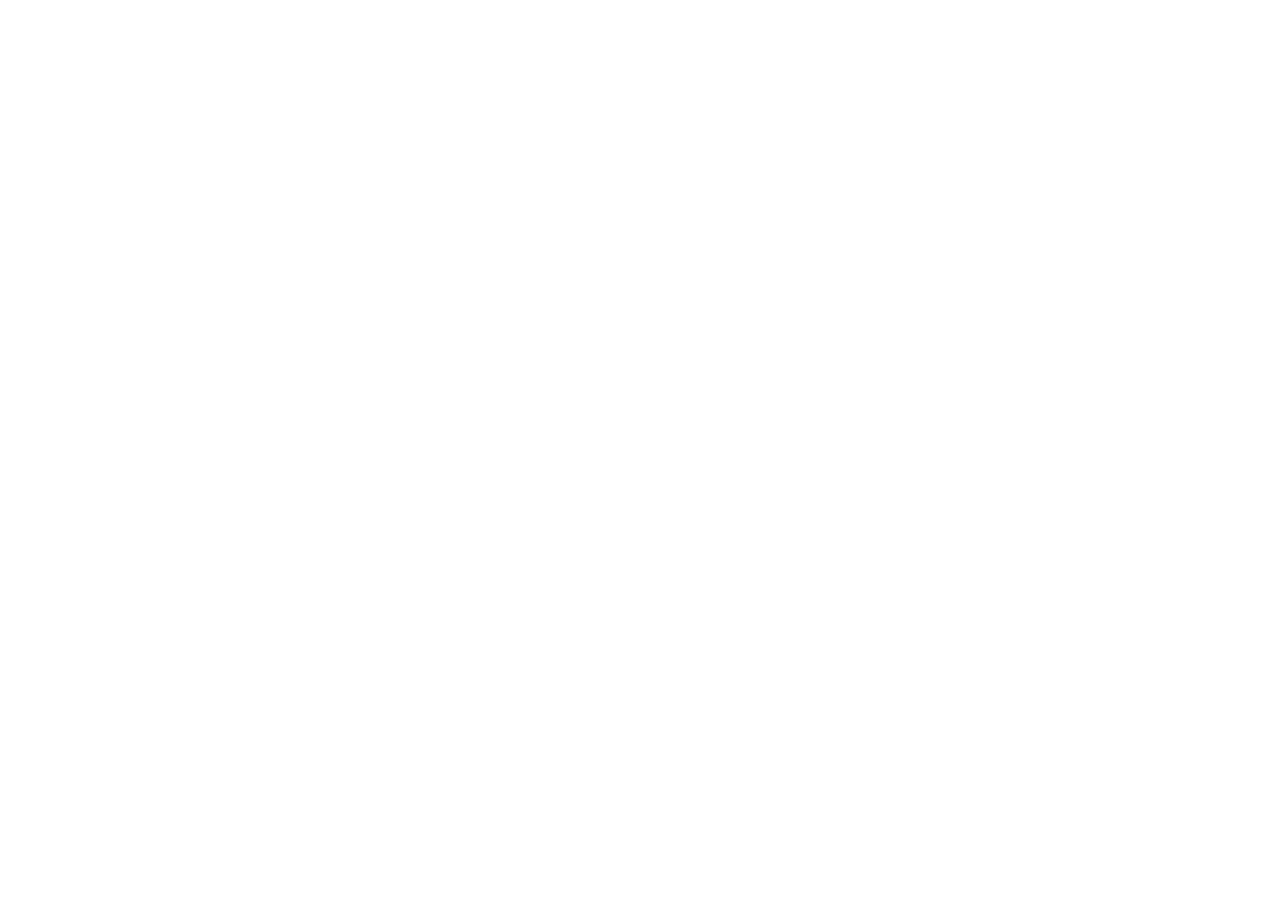
==== public/index.html @ 3b6802ef "Initial commit" ====
<!DOCTYPE html>
<html>
    <head>
        <meta charset="utf-8">
        <meta name="viewport" content="width=device-width, initial-scale=1.0">
         <title></title>
        <link rel="stylesheet" type="text/css" href="asset/css/style.css">   
    </head>
    <body>
        
    </body>
</html>
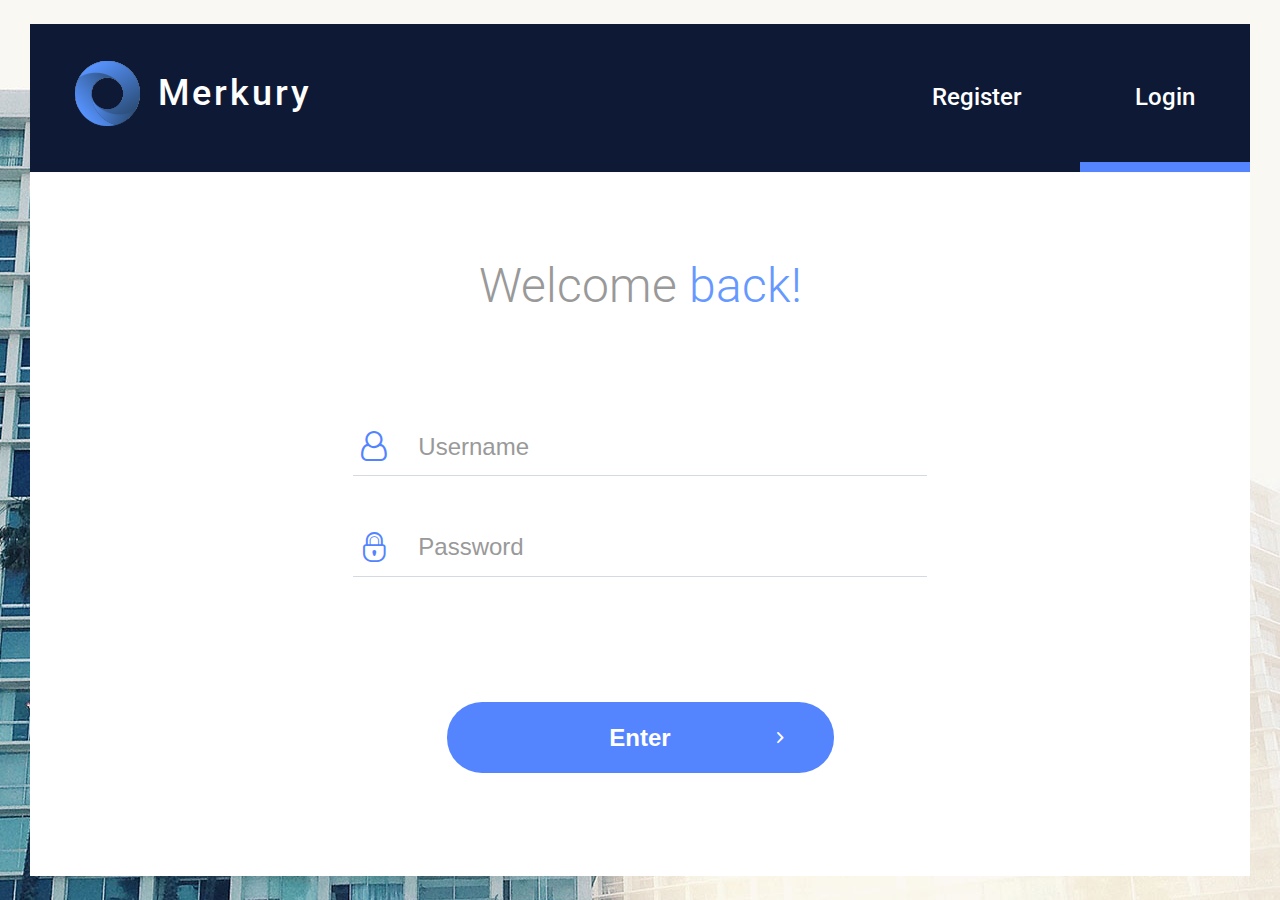
==== commit 7f37d44e: "Signup page" ====
--- a/public/index.html
+++ b/public/index.html
@@ -3,10 +3,41 @@
     <head>
         <meta charset="utf-8">
         <meta name="viewport" content="width=device-width, initial-scale=1.0">
-         <title></title>
+        <title>Merkury</title>
+        <link href="https://fonts.googleapis.com/css?family=Roboto:300,400,500,700&amp;subset=latin-ext" rel="stylesheet">
         <link rel="stylesheet" type="text/css" href="asset/css/style.css">   
     </head>
-    <body>
-        
+    <body class="merkury">
+        <main class="site-login">
+            <section class="user-block">
+                <header class="user-block-head">
+                    <span class="logo">
+                        <a class="logo-link" href="">Merkury</a>
+                    </span>
+                    <ul class="authentication list">
+                        <li class="signup">
+                            <a class="link" href="signup.html">Register</a>
+                        </li>
+                        <li class="login">
+                            <a class="link active" href="index.html">Login</a>
+                        </li>
+                    </ul>
+                </header>
+                <form class="user-form" action="home.html">
+                    <h2 class="form-heading">Welcome <span class="last-word">back!</span> </h2>
+                    <div class="user-form-group">
+                        <span class="user-form-icon icon-user"></span> 
+                        <input class="username" id="username-field" type="text" name="username" placeholder="Username" required>
+                    </div>
+                    <div class="user-form-group">
+                        <span class="user-form-icon icon-lock-1"></span> 
+                        <input class="password" id="password-field" type="text" name="password" placeholder="Password" required>
+                    </div>
+                    <button class="form-btn" type="submit">Enter
+                        <span class="btn-icon icon-right"></span>
+                    </button>
+                </form>
+            </section>  
+        </main>
     </body>
 </html>--- a/public/asset/css/style.css
+++ b/public/asset/css/style.css
@@ -0,0 +1,858 @@
+@charset "UTF-8";
+/*! normalize.css v5.0.0 | MIT License | github.com/necolas/normalize.css */
+/**
+ * 1. Change the default font family in all browsers (opinionated).
+ * 2. Correct the line height in all browsers.
+ * 3. Prevent adjustments of font size after orientation changes in
+ *    IE on Windows Phone and in iOS.
+ */
+/* Document
+   ========================================================================== */
+html {
+  font-family: sans-serif;
+  /* 1 */
+  line-height: 1.15;
+  /* 2 */
+  -ms-text-size-adjust: 100%;
+  /* 3 */
+  -webkit-text-size-adjust: 100%;
+  /* 3 */
+}
+
+/* Sections
+   ========================================================================== */
+/**
+ * Remove the margin in all browsers (opinionated).
+ */
+body {
+  margin: 0;
+}
+
+/**
+ * Add the correct display in IE 9-.
+ */
+article,
+aside,
+footer,
+header,
+nav,
+section {
+  display: block;
+}
+
+/**
+ * Correct the font size and margin on `h1` elements within `section` and
+ * `article` contexts in Chrome, Firefox, and Safari.
+ */
+h1 {
+  font-size: 2em;
+  margin: 0.67em 0;
+}
+
+/* Grouping content
+   ========================================================================== */
+/**
+ * Add the correct display in IE 9-.
+ * 1. Add the correct display in IE.
+ */
+figcaption,
+figure,
+main {
+  /* 1 */
+  display: block;
+}
+
+/**
+ * Add the correct margin in IE 8.
+ */
+figure {
+  margin: 1em 40px;
+}
+
+/**
+ * 1. Add the correct box sizing in Firefox.
+ * 2. Show the overflow in Edge and IE.
+ */
+hr {
+  box-sizing: content-box;
+  /* 1 */
+  height: 0;
+  /* 1 */
+  overflow: visible;
+  /* 2 */
+}
+
+/**
+ * 1. Correct the inheritance and scaling of font size in all browsers.
+ * 2. Correct the odd `em` font sizing in all browsers.
+ */
+pre {
+  font-family: monospace, monospace;
+  /* 1 */
+  font-size: 1em;
+  /* 2 */
+}
+
+/* Text-level semantics
+   ========================================================================== */
+/**
+ * 1. Remove the gray background on active links in IE 10.
+ * 2. Remove gaps in links underline in iOS 8+ and Safari 8+.
+ */
+a {
+  background-color: transparent;
+  /* 1 */
+  -webkit-text-decoration-skip: objects;
+  /* 2 */
+}
+
+/**
+ * Remove the outline on focused links when they are also active or hovered
+ * in all browsers (opinionated).
+ */
+a:active,
+a:hover {
+  outline-width: 0;
+}
+
+/**
+ * 1. Remove the bottom border in Firefox 39-.
+ * 2. Add the correct text decoration in Chrome, Edge, IE, Opera, and Safari.
+ */
+abbr[title] {
+  border-bottom: none;
+  /* 1 */
+  text-decoration: underline;
+  /* 2 */
+  text-decoration: underline dotted;
+  /* 2 */
+}
+
+/**
+ * Prevent the duplicate application of `bolder` by the next rule in Safari 6.
+ */
+b,
+strong {
+  font-weight: inherit;
+}
+
+/**
+ * Add the correct font weight in Chrome, Edge, and Safari.
+ */
+b,
+strong {
+  font-weight: bolder;
+}
+
+/**
+ * 1. Correct the inheritance and scaling of font size in all browsers.
+ * 2. Correct the odd `em` font sizing in all browsers.
+ */
+code,
+kbd,
+samp {
+  font-family: monospace, monospace;
+  /* 1 */
+  font-size: 1em;
+  /* 2 */
+}
+
+/**
+ * Add the correct font style in Android 4.3-.
+ */
+dfn {
+  font-style: italic;
+}
+
+/**
+ * Add the correct background and color in IE 9-.
+ */
+mark {
+  background-color: #ff0;
+  color: #000;
+}
+
+/**
+ * Add the correct font size in all browsers.
+ */
+small {
+  font-size: 80%;
+}
+
+/**
+ * Prevent `sub` and `sup` elements from affecting the line height in
+ * all browsers.
+ */
+sub,
+sup {
+  font-size: 75%;
+  line-height: 0;
+  position: relative;
+  vertical-align: baseline;
+}
+
+sub {
+  bottom: -0.25em;
+}
+
+sup {
+  top: -0.5em;
+}
+
+/* Embedded content
+   ========================================================================== */
+/**
+ * Add the correct display in IE 9-.
+ */
+audio,
+video {
+  display: inline-block;
+}
+
+/**
+ * Add the correct display in iOS 4-7.
+ */
+audio:not([controls]) {
+  display: none;
+  height: 0;
+}
+
+/**
+ * Remove the border on images inside links in IE 10-.
+ */
+img {
+  border-style: none;
+}
+
+/**
+ * Hide the overflow in IE.
+ */
+svg:not(:root) {
+  overflow: hidden;
+}
+
+/* Forms
+   ========================================================================== */
+/**
+ * 1. Change the font styles in all browsers (opinionated).
+ * 2. Remove the margin in Firefox and Safari.
+ */
+button,
+input,
+optgroup,
+select,
+textarea {
+  font-family: sans-serif;
+  /* 1 */
+  font-size: 100%;
+  /* 1 */
+  line-height: 1.15;
+  /* 1 */
+  margin: 0;
+  /* 2 */
+}
+
+/**
+ * Show the overflow in IE.
+ * 1. Show the overflow in Edge.
+ */
+button,
+input {
+  /* 1 */
+  overflow: visible;
+}
+
+/**
+ * Remove the inheritance of text transform in Edge, Firefox, and IE.
+ * 1. Remove the inheritance of text transform in Firefox.
+ */
+button,
+select {
+  /* 1 */
+  text-transform: none;
+}
+
+/**
+ * 1. Prevent a WebKit bug where (2) destroys native `audio` and `video`
+ *    controls in Android 4.
+ * 2. Correct the inability to style clickable types in iOS and Safari.
+ */
+button,
+html [type="button"],
+[type="reset"],
+[type="submit"] {
+  -webkit-appearance: button;
+  /* 2 */
+}
+
+/**
+ * Remove the inner border and padding in Firefox.
+ */
+button::-moz-focus-inner,
+[type="button"]::-moz-focus-inner,
+[type="reset"]::-moz-focus-inner,
+[type="submit"]::-moz-focus-inner {
+  border-style: none;
+  padding: 0;
+}
+
+/**
+ * Restore the focus styles unset by the previous rule.
+ */
+button:-moz-focusring,
+[type="button"]:-moz-focusring,
+[type="reset"]:-moz-focusring,
+[type="submit"]:-moz-focusring {
+  outline: 1px dotted ButtonText;
+}
+
+/**
+ * Change the border, margin, and padding in all browsers (opinionated).
+ */
+fieldset {
+  border: 1px solid #c0c0c0;
+  margin: 0 2px;
+  padding: 0.35em 0.625em 0.75em;
+}
+
+/**
+ * 1. Correct the text wrapping in Edge and IE.
+ * 2. Correct the color inheritance from `fieldset` elements in IE.
+ * 3. Remove the padding so developers are not caught out when they zero out
+ *    `fieldset` elements in all browsers.
+ */
+legend {
+  box-sizing: border-box;
+  /* 1 */
+  color: inherit;
+  /* 2 */
+  display: table;
+  /* 1 */
+  max-width: 100%;
+  /* 1 */
+  padding: 0;
+  /* 3 */
+  white-space: normal;
+  /* 1 */
+}
+
+/**
+ * 1. Add the correct display in IE 9-.
+ * 2. Add the correct vertical alignment in Chrome, Firefox, and Opera.
+ */
+progress {
+  display: inline-block;
+  /* 1 */
+  vertical-align: baseline;
+  /* 2 */
+}
+
+/**
+ * Remove the default vertical scrollbar in IE.
+ */
+textarea {
+  overflow: auto;
+}
+
+/**
+ * 1. Add the correct box sizing in IE 10-.
+ * 2. Remove the padding in IE 10-.
+ */
+[type="checkbox"],
+[type="radio"] {
+  box-sizing: border-box;
+  /* 1 */
+  padding: 0;
+  /* 2 */
+}
+
+/**
+ * Correct the cursor style of increment and decrement buttons in Chrome.
+ */
+[type="number"]::-webkit-inner-spin-button,
+[type="number"]::-webkit-outer-spin-button {
+  height: auto;
+}
+
+/**
+ * 1. Correct the odd appearance in Chrome and Safari.
+ * 2. Correct the outline style in Safari.
+ */
+[type="search"] {
+  -webkit-appearance: textfield;
+  /* 1 */
+  outline-offset: -2px;
+  /* 2 */
+}
+
+/**
+ * Remove the inner padding and cancel buttons in Chrome and Safari on macOS.
+ */
+[type="search"]::-webkit-search-cancel-button,
+[type="search"]::-webkit-search-decoration {
+  -webkit-appearance: none;
+}
+
+/**
+ * 1. Correct the inability to style clickable types in iOS and Safari.
+ * 2. Change font properties to `inherit` in Safari.
+ */
+::-webkit-file-upload-button {
+  -webkit-appearance: button;
+  /* 1 */
+  font: inherit;
+  /* 2 */
+}
+
+/* Interactive
+   ========================================================================== */
+/*
+ * Add the correct display in IE 9-.
+ * 1. Add the correct display in Edge, IE, and Firefox.
+ */
+details,
+menu {
+  display: block;
+}
+
+/*
+ * Add the correct display in all browsers.
+ */
+summary {
+  display: list-item;
+}
+
+/* Scripting
+   ========================================================================== */
+/**
+ * Add the correct display in IE 9-.
+ */
+canvas {
+  display: inline-block;
+}
+
+/**
+ * Add the correct display in IE.
+ */
+template {
+  display: none;
+}
+
+/* Hidden
+   ========================================================================== */
+/**
+ * Add the correct display in IE 10-.
+ */
+[hidden] {
+  display: none;
+}
+
+.merkury {
+  font-family: 'Roboto', sans-serif;
+}
+
+.merkury * {
+  margin: 0;
+  padding: 0;
+  box-sizing: border-box;
+}
+
+.merkury .link {
+  text-decoration: none;
+}
+
+.merkury .list {
+  list-style: none;
+}
+
+@font-face {
+  font-family: 'icons';
+  src: url("../font/icons.eot?85034150");
+  src: url("../font/icons.eot?85034150#iefix") format("embedded-opentype"), url("../font/icons.woff2?85034150") format("woff2"), url("../font/icons.woff?85034150") format("woff"), url("../font/icons.ttf?85034150") format("truetype"), url("../font/icons.svg?85034150#icons") format("svg");
+  font-weight: normal;
+  font-style: normal;
+}
+
+/* Chrome hack: SVG is rendered more smooth in Windozze. 100% magic, uncomment if you need it. */
+/* Note, that will break hinting! In other OS-es font will be not as sharp as it could be */
+/*
+@media screen and (-webkit-min-device-pixel-ratio:0) {
+  @font-face {
+    font-family: 'icons';
+    src: url('../font/icons.svg?85034150#icons') format('svg');
+  }
+}
+*/
+[class^="icon-"]:before, [class*=" icon-"]:before {
+  font-family: "icons";
+  font-style: normal;
+  font-weight: normal;
+  speak: none;
+  display: inline-block;
+  text-decoration: inherit;
+  width: 1em;
+  margin-right: .2em;
+  text-align: center;
+  /* opacity: .8; */
+  /* For safety - reset parent styles, that can break glyph codes*/
+  font-variant: normal;
+  text-transform: none;
+  /* fix buttons height, for twitter bootstrap */
+  line-height: 1em;
+  /* Animation center compensation - margins should be symmetric */
+  /* remove if not needed */
+  margin-left: .2em;
+  /* you can be more comfortable with increased icons size */
+  /* font-size: 120%; */
+  /* Font smoothing. That was taken from TWBS */
+  -webkit-font-smoothing: antialiased;
+  -moz-osx-font-smoothing: grayscale;
+  /* Uncomment for 3D effect */
+  /* text-shadow: 1px 1px 1px rgba(127, 127, 127, 0.3); */
+}
+
+.icon-down:before {
+  content: '\e800';
+}
+
+/* '' */
+.icon-home:before {
+  content: '\e801';
+}
+
+/* '' */
+.icon-eq:before {
+  content: '\e802';
+}
+
+/* '' */
+.icon-chart:before {
+  content: '\e803';
+}
+
+/* '' */
+.icon-calendar:before {
+  content: '\e804';
+}
+
+/* '' */
+.icon-cog-outline:before {
+  content: '\e805';
+}
+
+/* '' */
+.icon-search:before {
+  content: '\e806';
+}
+
+/* '' */
+.icon-mail-1:before {
+  content: '\e807';
+}
+
+/* '' */
+.icon-down-dir:before {
+  content: '\e808';
+}
+
+/* '' */
+.icon-left-dir:before {
+  content: '\e809';
+}
+
+/* '' */
+.icon-plus:before {
+  content: '\e80a';
+}
+
+/* '' */
+.icon-right:before {
+  content: '\e80b';
+}
+
+/* '' */
+.icon-up:before {
+  content: '\e80c';
+}
+
+/* '' */
+.icon-clock:before {
+  content: '\e80d';
+}
+
+/* '' */
+.icon-dot-3:before {
+  content: '\e80e';
+}
+
+/* '' */
+.icon-cog:before {
+  content: '\e80f';
+}
+
+/* '' */
+.icon-reply:before {
+  content: '\e810';
+}
+
+/* '' */
+.icon-check:before {
+  content: '\e811';
+}
+
+/* '' */
+.icon-pencil:before {
+  content: '\e812';
+}
+
+/* '' */
+.icon-cancel:before {
+  content: '\e813';
+}
+
+/* '' */
+.icon-right-dir:before {
+  content: '\e814';
+}
+
+/* '' */
+.icon-lock-1:before {
+  content: '\e815';
+}
+
+/* '' */
+.icon-mail:before {
+  content: '\e816';
+}
+
+/* '' */
+.icon-bell:before {
+  content: '\f0f3';
+}
+
+/* '' */
+.icon-trash:before {
+  content: '\f1f8';
+}
+
+/* '' */
+.icon-user:before {
+  content: '\f2c0';
+}
+
+/* '' */
+.form-btn {
+  font-size: 24px;
+  font-weight: 700;
+  color: #fff;
+  background-color: #5584ff;
+  cursor: pointer;
+  height: 71px;
+  width: 387px;
+  border-radius: 35px;
+  border: none;
+  margin-top: 104px;
+  position: relative;
+}
+
+.form-btn:hover {
+  background-color: #4b74e0;
+}
+
+.form-btn .btn-icon {
+  display: inline-block;
+  font-weight: normal;
+  position: absolute;
+  right: 37px;
+}
+
+.site-login {
+  height: 100vh;
+  width: auto;
+  background: url("../../asset/img/login-bg.jpg") center center no-repeat;
+}
+
+.site-login .user-block {
+  width: 1220px;
+  background-color: #fff;
+  position: absolute;
+  top: 50%;
+  left: 50%;
+  transform: translate(-50%, -50%);
+}
+
+.site-login .user-block-head {
+  font-weight: 500;
+  background-color: #0e1a35;
+  display: flex;
+  justify-content: space-between;
+  align-items: baseline;
+}
+
+.site-login .user-block-head .logo {
+  padding-left: 45px;
+}
+
+.site-login .user-block-head .logo-link {
+  color: #fff;
+  font-size: 36px;
+  line-height: 1.9;
+  letter-spacing: 3px;
+  text-decoration: none;
+  padding-left: 83px;
+  position: relative;
+  display: inline-block;
+}
+
+.site-login .user-block-head .logo-link::before {
+  content: '';
+  height: 65px;
+  width: 65px;
+  background: url("../../asset/img/logo-icon.png");
+  position: absolute;
+  top: calc(50% - 32px);
+  left: 0;
+}
+
+.site-login .user-block-head .authentication {
+  padding: 0;
+  margin: 0;
+  display: inline-block;
+}
+
+.site-login .user-block-head .authentication .signup, .site-login .user-block-head .authentication .login {
+  display: inline-block;
+}
+
+.site-login .user-block-head .authentication .signup .link, .site-login .user-block-head .authentication .login .link {
+  font-size: 24px;
+  color: #fff;
+  padding: 60px 55px;
+  display: inline-block;
+  position: relative;
+}
+
+.site-login .user-block-head .authentication .signup .link::after, .site-login .user-block-head .authentication .login .link::after {
+  content: '';
+  height: 10px;
+  width: 100%;
+  background-color: #5584ff;
+  position: absolute;
+  bottom: 0;
+  left: 0;
+  display: none;
+  transition: background-color .3s linear;
+}
+
+.site-login .user-block-head .authentication .signup .link:hover::after, .site-login .user-block-head .authentication .login .link:hover::after {
+  display: block;
+}
+
+.site-login .user-block-head .authentication .signup .link.active::after, .site-login .user-block-head .authentication .login .link.active::after {
+  display: block;
+}
+
+.site-login .user-form {
+  padding: 86px 0 103px 0;
+  text-align: center;
+}
+
+.site-login .user-form .form-heading {
+  font-size: 48px;
+  font-weight: 300;
+  color: #999;
+  margin-bottom: 84px;
+}
+
+.site-login .user-form .form-heading .last-word {
+  color: #6699ff;
+}
+
+.site-login .user-form .user-form-group {
+  width: 47%;
+  padding: 21px 0;
+  margin: 0 auto;
+  position: relative;
+}
+
+.site-login .user-form .username, .site-login .user-form .password, .site-login .user-form .email {
+  width: 100%;
+  font-size: 24px;
+  font-weight: 300;
+  color: #999;
+  border: 0;
+  border-bottom: 1px solid #d4d9e3;
+  padding: 15px 65px;
+  outline: 0;
+}
+
+.site-login .user-form .username::-webkit-input-placeholder, .site-login .user-form .password::-webkit-input-placeholder, .site-login .user-form .email::-webkit-input-placeholder {
+  /* Chrome/Opera/Safari */
+  color: #999;
+  font-weight: 300;
+}
+
+.site-login .user-form .username::-moz-placeholder, .site-login .user-form .password::-moz-placeholder, .site-login .user-form .email::-moz-placeholder {
+  /* Firefox 19+ */
+  color: #999;
+  font-weight: 300;
+}
+
+.site-login .user-form .username:-ms-input-placeholder, .site-login .user-form .password:-ms-input-placeholder, .site-login .user-form .email:-ms-input-placeholder {
+  /* IE 10+ */
+  color: #999;
+  font-weight: 300;
+}
+
+.site-login .user-form .username:-moz-placeholder, .site-login .user-form .password:-moz-placeholder, .site-login .user-form .email:-moz-placeholder {
+  /* Firefox 18- */
+  color: #999;
+  font-weight: 300;
+}
+
+.site-login .user-form .username:focus, .site-login .user-form .password:focus, .site-login .user-form .email:focus {
+  border-bottom: 2px solid #5384ff;
+}
+
+.site-login .user-form .user-form-checkbox {
+  width: 47%;
+  text-align: left;
+  padding: 10px 0;
+  margin: 0 auto;
+}
+
+.site-login .user-form .user-form-checkbox .terms {
+  color: #999;
+  padding-left: 50px;
+  position: relative;
+}
+
+.site-login .user-form .user-form-checkbox .terms::before {
+  content: '';
+  height: 18px;
+  width: 18px;
+  border: 1px solid #d4d9e3;
+  display: block;
+  position: absolute;
+  left: 0;
+}
+
+.site-login .user-form .user-form-checkbox .terms-link {
+  text-decoration: none;
+  color: #5384ff;
+}
+
+.site-login .user-form .user-form-checkbox .terms-link:hover {
+  text-decoration: underline;
+}
+
+.site-login .user-form .user-form-icon {
+  font-size: 30px;
+  position: absolute;
+  top: calc(50% - 17px);
+  left: 0;
+}
+
+.site-login .user-form .user-form-icon::before {
+  color: #5384ff;
+}
